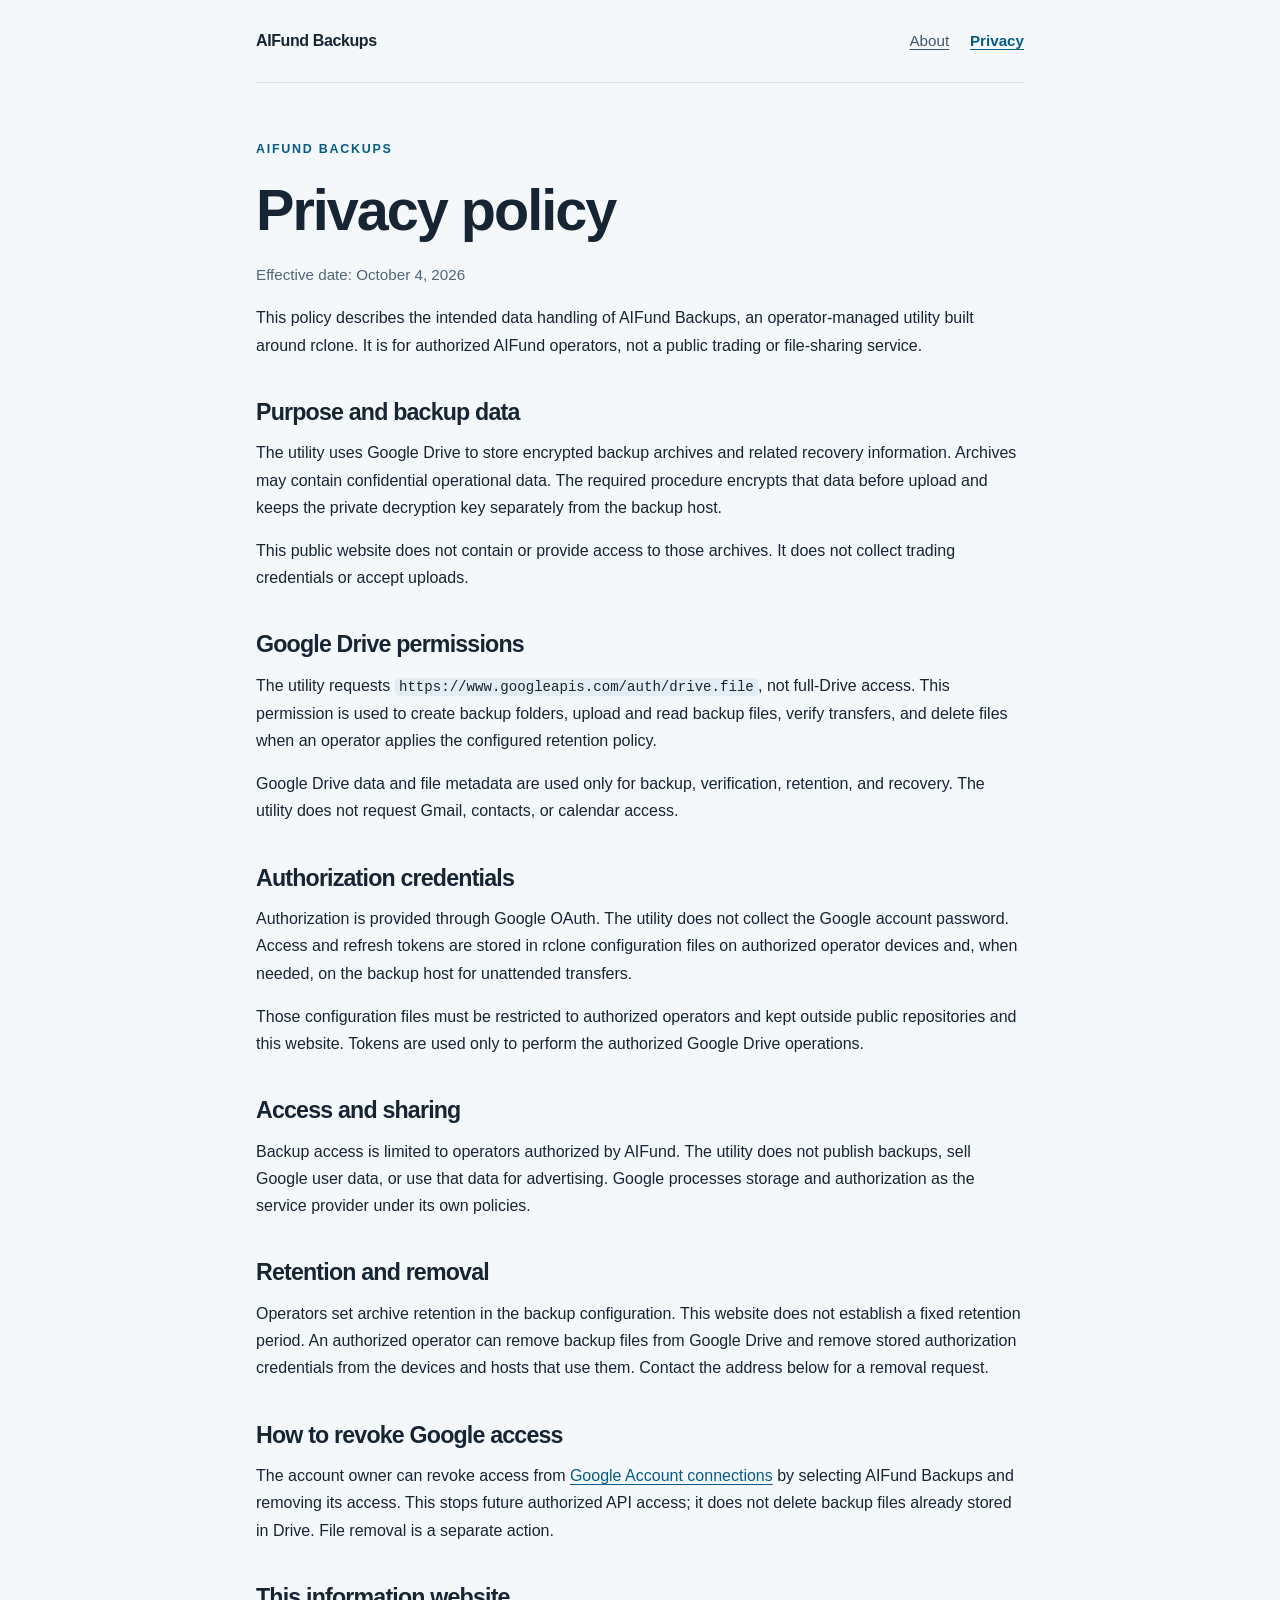
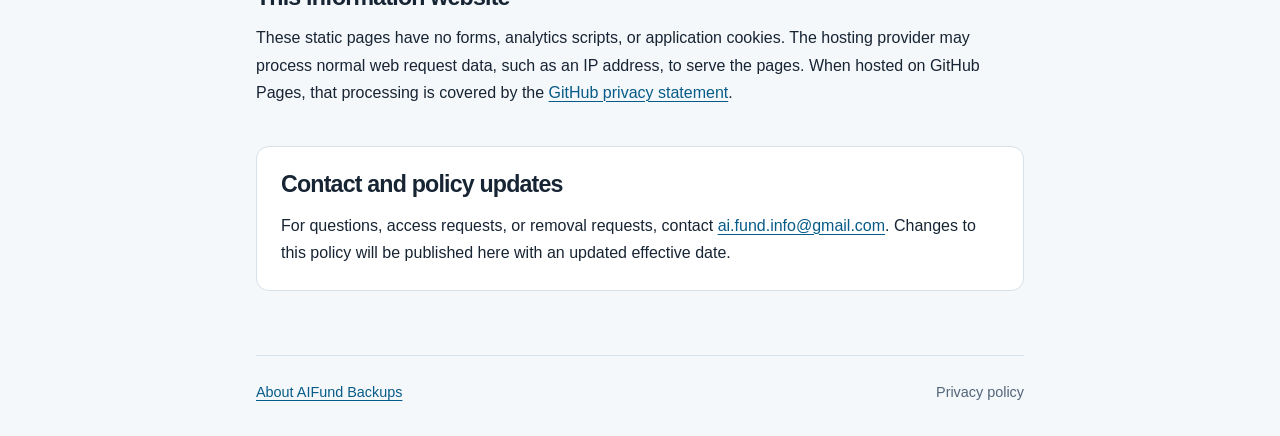
==== privacy.html @ 43eda92c "docs: add AIFund backup OAuth information pages" ====
<!doctype html>
<html lang="en">
  <head>
    <meta charset="utf-8">
    <meta name="viewport" content="width=device-width, initial-scale=1">
    <meta name="description" content="How AIFund Backups uses Google Drive permissions, backup files, and authorization credentials.">
    <title>Privacy policy | AIFund Backups</title>
    <link rel="stylesheet" href="styles.css">
  </head>
  <body>
    <a class="skip-link" href="#main">Skip to content</a>
    <header class="site-header">
      <a class="brand" href="index.html">AIFund Backups</a>
      <nav aria-label="Main navigation">
        <a href="index.html">About</a>
        <a href="privacy.html" aria-current="page">Privacy</a>
      </nav>
    </header>
    <main id="main" tabindex="-1">
      <section class="intro" aria-labelledby="page-title">
        <p class="eyebrow">AIFund Backups</p>
        <h1 id="page-title">Privacy policy</h1>
        <p class="muted">Effective date: <time datetime="2026-10-04">October 4, 2026</time></p>
        <p>
          This policy describes the intended data handling of AIFund Backups,
          an operator-managed utility built around rclone. It is for authorized
          AIFund operators, not a public trading or file-sharing service.
        </p>
      </section>
      <section aria-labelledby="purpose-title">
        <h2 id="purpose-title">Purpose and backup data</h2>
        <p>
          The utility uses Google Drive to store encrypted backup archives and
          related recovery information. Archives may contain confidential
          operational data. The required procedure encrypts that data before
          upload and keeps the private decryption key separately from the
          backup host.
        </p>
        <p>
          This public website does not contain or provide access to those
          archives. It does not collect trading credentials or accept uploads.
        </p>
      </section>
      <section aria-labelledby="permissions-title">
        <h2 id="permissions-title">Google Drive permissions</h2>
        <p>
          The utility requests
          <code>https://www.googleapis.com/auth/drive.file</code>, not full-Drive
          access. This permission is used to create backup folders, upload and
          read backup files, verify transfers, and delete files when an operator
          applies the configured retention policy.
        </p>
        <p>
          Google Drive data and file metadata are used only for backup,
          verification, retention, and recovery. The utility does not request
          Gmail, contacts, or calendar access.
        </p>
      </section>
      <section aria-labelledby="authorization-title">
        <h2 id="authorization-title">Authorization credentials</h2>
        <p>
          Authorization is provided through Google OAuth. The utility does not
          collect the Google account password. Access and refresh tokens are
          stored in rclone configuration files on authorized operator devices
          and, when needed, on the backup host for unattended transfers.
        </p>
        <p>
          Those configuration files must be restricted to authorized operators
          and kept outside public repositories and this website. Tokens are used
          only to perform the authorized Google Drive operations.
        </p>
      </section>
      <section aria-labelledby="sharing-title">
        <h2 id="sharing-title">Access and sharing</h2>
        <p>
          Backup access is limited to operators authorized by AIFund. The utility
          does not publish backups, sell Google user data, or use that data for
          advertising. Google processes storage and authorization as the service
          provider under its own policies.
        </p>
      </section>
      <section aria-labelledby="retention-title">
        <h2 id="retention-title">Retention and removal</h2>
        <p>
          Operators set archive retention in the backup configuration. This
          website does not establish a fixed retention period. An authorized
          operator can remove backup files from Google Drive and remove stored
          authorization credentials from the devices and hosts that use them.
          Contact the address below for a removal request.
        </p>
      </section>
      <section aria-labelledby="revoke-title">
        <h2 id="revoke-title">How to revoke Google access</h2>
        <p>
          The account owner can revoke access from
          <a href="https://myaccount.google.com/connections">Google Account connections</a>
          by selecting AIFund Backups and removing its access. This stops future
          authorized API access; it does not delete backup files already stored
          in Drive. File removal is a separate action.
        </p>
      </section>
      <section aria-labelledby="website-title">
        <h2 id="website-title">This information website</h2>
        <p>
          These static pages have no forms, analytics scripts, or application
          cookies. The hosting provider may process normal web request data,
          such as an IP address, to serve the pages. When hosted on GitHub Pages,
          that processing is covered by the
          <a href="https://docs.github.com/en/site-policy/privacy-policies/github-general-privacy-statement">GitHub privacy statement</a>.
        </p>
      </section>
      <section class="contact" aria-labelledby="contact-title">
        <h2 id="contact-title">Contact and policy updates</h2>
        <p>
          For questions, access requests, or removal requests, contact
          <a href="mailto:ai.fund.info@gmail.com">ai.fund.info@gmail.com</a>.
          Changes to this policy will be published here with an updated
          effective date.
        </p>
      </section>
    </main>
    <footer class="site-footer">
      <a href="index.html">About AIFund Backups</a>
      <span>Privacy policy</span>
    </footer>
  </body>
</html>
---- styles.css ----
:root {
  color-scheme: light;
  font-family: -apple-system, BlinkMacSystemFont, "Segoe UI", sans-serif;
  color: #172433;
  background: #f5f8fb;
  font-synthesis: none;
  text-rendering: optimizeLegibility;
}

* {
  box-sizing: border-box;
}

body {
  margin: 0;
  font-size: 1rem;
  line-height: 1.7;
}

a {
  color: #075b88;
  text-underline-offset: 0.2em;
  text-decoration-thickness: 0.08em;
  overflow-wrap: anywhere;
}

a:hover {
  color: #003d5d;
}

a:focus-visible,
main:focus-visible {
  outline: 3px solid #077db5;
  outline-offset: 5px;
}

.site-header,
main,
.site-footer {
  width: min(100% - 3rem, 48rem);
  margin-inline: auto;
}

.site-header {
  display: flex;
  align-items: center;
  justify-content: space-between;
  gap: 1rem;
  padding-block: 1.7rem;
  border-bottom: 1px solid #d7e1ea;
}

.brand {
  color: #172433;
  font-weight: 750;
  letter-spacing: -0.025em;
  text-decoration: none;
}

nav {
  display: flex;
  gap: 1.3rem;
}

nav a {
  color: #415568;
  font-size: 0.95rem;
}

nav a[aria-current="page"] {
  color: #075b88;
  font-weight: 650;
}

main {
  padding-block: 3.5rem 1.5rem;
}

section {
  margin-bottom: 2.5rem;
}

h1,
h2 {
  line-height: 1.2;
  letter-spacing: -0.035em;
  text-wrap: balance;
}

h1 {
  margin: 0.5rem 0 1.1rem;
  font-size: clamp(2.2rem, 6vw, 3.6rem);
}

h2 {
  margin: 0 0 0.8rem;
  font-size: 1.45rem;
}

p {
  margin: 0 0 1rem;
}

p:last-child {
  margin-bottom: 0;
}

.eyebrow {
  color: #075b88;
  font-size: 0.78rem;
  font-weight: 700;
  letter-spacing: 0.14em;
  text-transform: uppercase;
}

.lead {
  color: #415568;
  font-size: 1.3rem;
  line-height: 1.5;
  max-width: 38rem;
  margin-bottom: 1.4rem;
}

.notice {
  padding: 1.1rem 1.25rem;
  margin-top: 1.5rem;
  border: 1px solid #c8e1ee;
  border-left: 4px solid #075b88;
  border-radius: 0.6rem;
  background: #ecf5fa;
}

.contact {
  padding: 1.5rem;
  border: 1px solid #d7e1ea;
  border-radius: 0.8rem;
  background: #fff;
}

.muted {
  color: #526579;
  font-size: 0.95rem;
}

code {
  padding: 0.1em 0.3em;
  border-radius: 0.25rem;
  background: #e4edf4;
  font-size: 0.88em;
  overflow-wrap: anywhere;
}

.site-footer {
  display: flex;
  flex-wrap: wrap;
  justify-content: space-between;
  gap: 0.75rem;
  padding-block: 1.5rem 2rem;
  border-top: 1px solid #d7e1ea;
  color: #526579;
  font-size: 0.9rem;
}

.skip-link {
  position: absolute;
  left: 1rem;
  top: 1rem;
  transform: translateY(-200%);
  padding: 0.5rem 0.8rem;
  border-radius: 0.3rem;
  background: #fff;
}

.skip-link:focus {
  transform: translateY(0);
}

@media (max-width: 420px) {
  .site-header,
  main,
  .site-footer {
    width: calc(100% - 2rem);
  }

  .site-header {
    flex-wrap: wrap;
  }

  main {
    padding-top: 2.5rem;
  }

  .contact {
    padding: 1.1rem;
  }
}
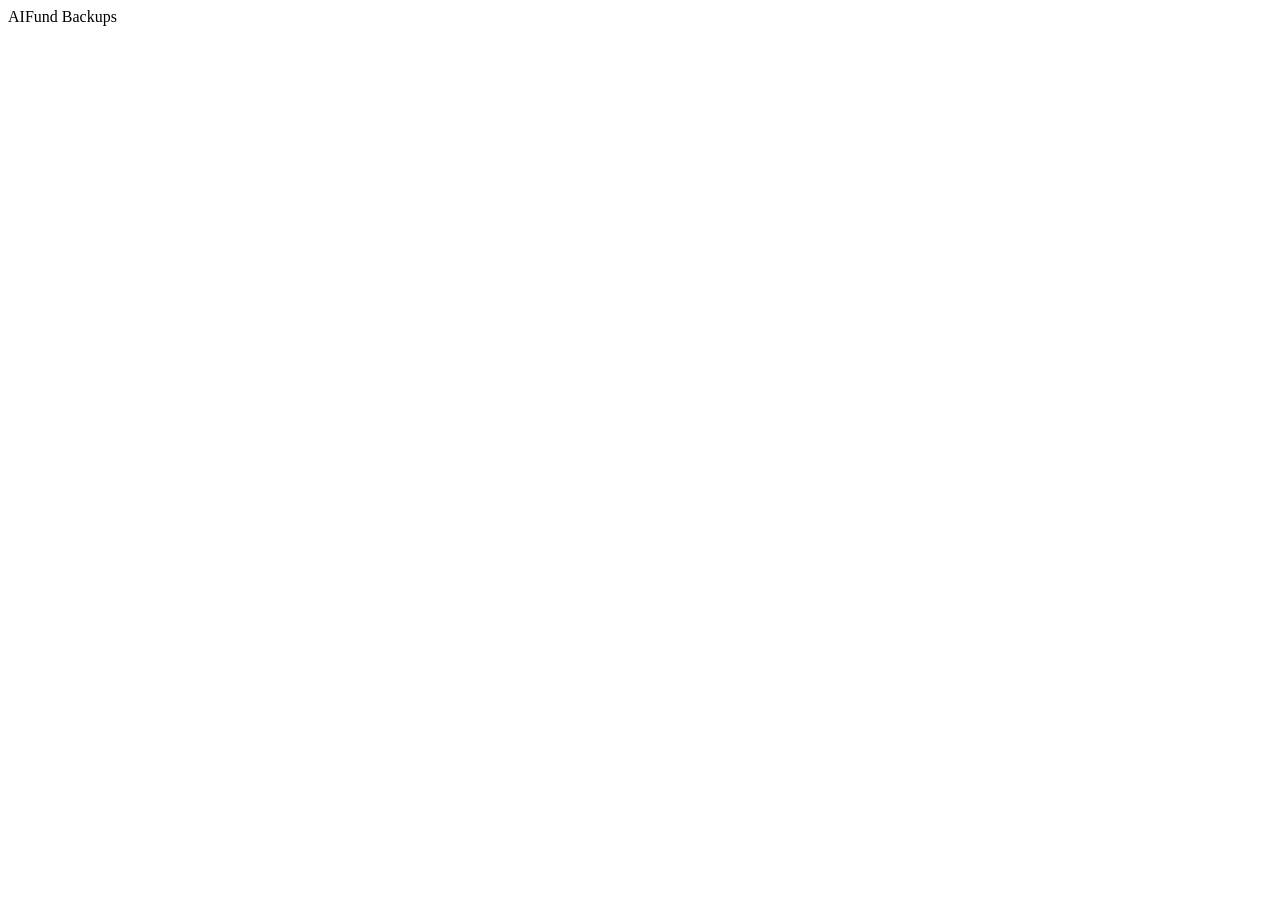
==== commit ad1e34ce: "docs: replace site content with plain text placeholders" ====
--- a/privacy.html
+++ b/privacy.html
@@ -3,125 +3,7 @@
   <head>
     <meta charset="utf-8">
     <meta name="viewport" content="width=device-width, initial-scale=1">
-    <meta name="description" content="How AIFund Backups uses Google Drive permissions, backup files, and authorization credentials.">
-    <title>Privacy policy | AIFund Backups</title>
-    <link rel="stylesheet" href="styles.css">
+    <title>AIFund Backups</title>
   </head>
-  <body>
-    <a class="skip-link" href="#main">Skip to content</a>
-    <header class="site-header">
-      <a class="brand" href="index.html">AIFund Backups</a>
-      <nav aria-label="Main navigation">
-        <a href="index.html">About</a>
-        <a href="privacy.html" aria-current="page">Privacy</a>
-      </nav>
-    </header>
-    <main id="main" tabindex="-1">
-      <section class="intro" aria-labelledby="page-title">
-        <p class="eyebrow">AIFund Backups</p>
-        <h1 id="page-title">Privacy policy</h1>
-        <p class="muted">Effective date: <time datetime="2026-10-04">October 4, 2026</time></p>
-        <p>
-          This policy describes the intended data handling of AIFund Backups,
-          an operator-managed utility built around rclone. It is for authorized
-          AIFund operators, not a public trading or file-sharing service.
-        </p>
-      </section>
-      <section aria-labelledby="purpose-title">
-        <h2 id="purpose-title">Purpose and backup data</h2>
-        <p>
-          The utility uses Google Drive to store encrypted backup archives and
-          related recovery information. Archives may contain confidential
-          operational data. The required procedure encrypts that data before
-          upload and keeps the private decryption key separately from the
-          backup host.
-        </p>
-        <p>
-          This public website does not contain or provide access to those
-          archives. It does not collect trading credentials or accept uploads.
-        </p>
-      </section>
-      <section aria-labelledby="permissions-title">
-        <h2 id="permissions-title">Google Drive permissions</h2>
-        <p>
-          The utility requests
-          <code>https://www.googleapis.com/auth/drive.file</code>, not full-Drive
-          access. This permission is used to create backup folders, upload and
-          read backup files, verify transfers, and delete files when an operator
-          applies the configured retention policy.
-        </p>
-        <p>
-          Google Drive data and file metadata are used only for backup,
-          verification, retention, and recovery. The utility does not request
-          Gmail, contacts, or calendar access.
-        </p>
-      </section>
-      <section aria-labelledby="authorization-title">
-        <h2 id="authorization-title">Authorization credentials</h2>
-        <p>
-          Authorization is provided through Google OAuth. The utility does not
-          collect the Google account password. Access and refresh tokens are
-          stored in rclone configuration files on authorized operator devices
-          and, when needed, on the backup host for unattended transfers.
-        </p>
-        <p>
-          Those configuration files must be restricted to authorized operators
-          and kept outside public repositories and this website. Tokens are used
-          only to perform the authorized Google Drive operations.
-        </p>
-      </section>
-      <section aria-labelledby="sharing-title">
-        <h2 id="sharing-title">Access and sharing</h2>
-        <p>
-          Backup access is limited to operators authorized by AIFund. The utility
-          does not publish backups, sell Google user data, or use that data for
-          advertising. Google processes storage and authorization as the service
-          provider under its own policies.
-        </p>
-      </section>
-      <section aria-labelledby="retention-title">
-        <h2 id="retention-title">Retention and removal</h2>
-        <p>
-          Operators set archive retention in the backup configuration. This
-          website does not establish a fixed retention period. An authorized
-          operator can remove backup files from Google Drive and remove stored
-          authorization credentials from the devices and hosts that use them.
-          Contact the address below for a removal request.
-        </p>
-      </section>
-      <section aria-labelledby="revoke-title">
-        <h2 id="revoke-title">How to revoke Google access</h2>
-        <p>
-          The account owner can revoke access from
-          <a href="https://myaccount.google.com/connections">Google Account connections</a>
-          by selecting AIFund Backups and removing its access. This stops future
-          authorized API access; it does not delete backup files already stored
-          in Drive. File removal is a separate action.
-        </p>
-      </section>
-      <section aria-labelledby="website-title">
-        <h2 id="website-title">This information website</h2>
-        <p>
-          These static pages have no forms, analytics scripts, or application
-          cookies. The hosting provider may process normal web request data,
-          such as an IP address, to serve the pages. When hosted on GitHub Pages,
-          that processing is covered by the
-          <a href="https://docs.github.com/en/site-policy/privacy-policies/github-general-privacy-statement">GitHub privacy statement</a>.
-        </p>
-      </section>
-      <section class="contact" aria-labelledby="contact-title">
-        <h2 id="contact-title">Contact and policy updates</h2>
-        <p>
-          For questions, access requests, or removal requests, contact
-          <a href="mailto:ai.fund.info@gmail.com">ai.fund.info@gmail.com</a>.
-          Changes to this policy will be published here with an updated
-          effective date.
-        </p>
-      </section>
-    </main>
-    <footer class="site-footer">
-      <a href="index.html">About AIFund Backups</a>
-      <span>Privacy policy</span>
-    </footer>
-  </body>
+  <body>AIFund Backups</body>
 </html>
